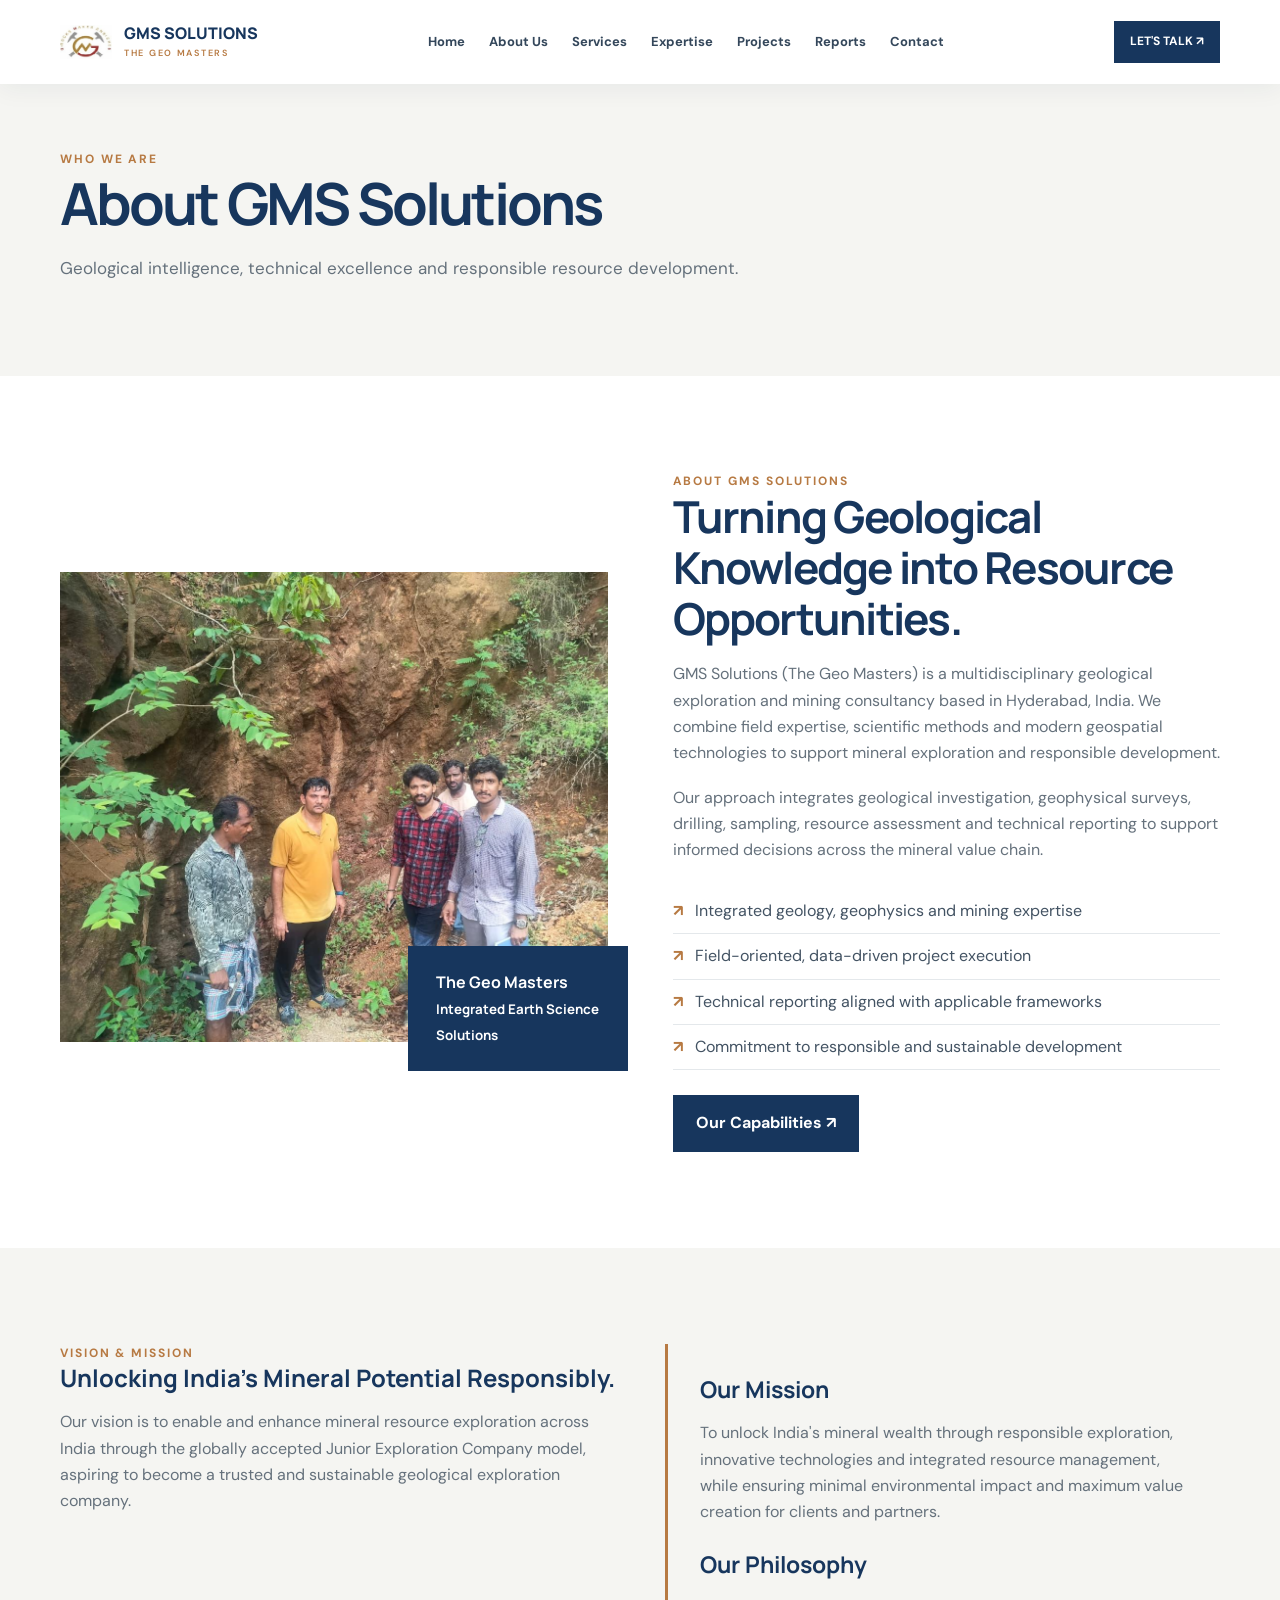
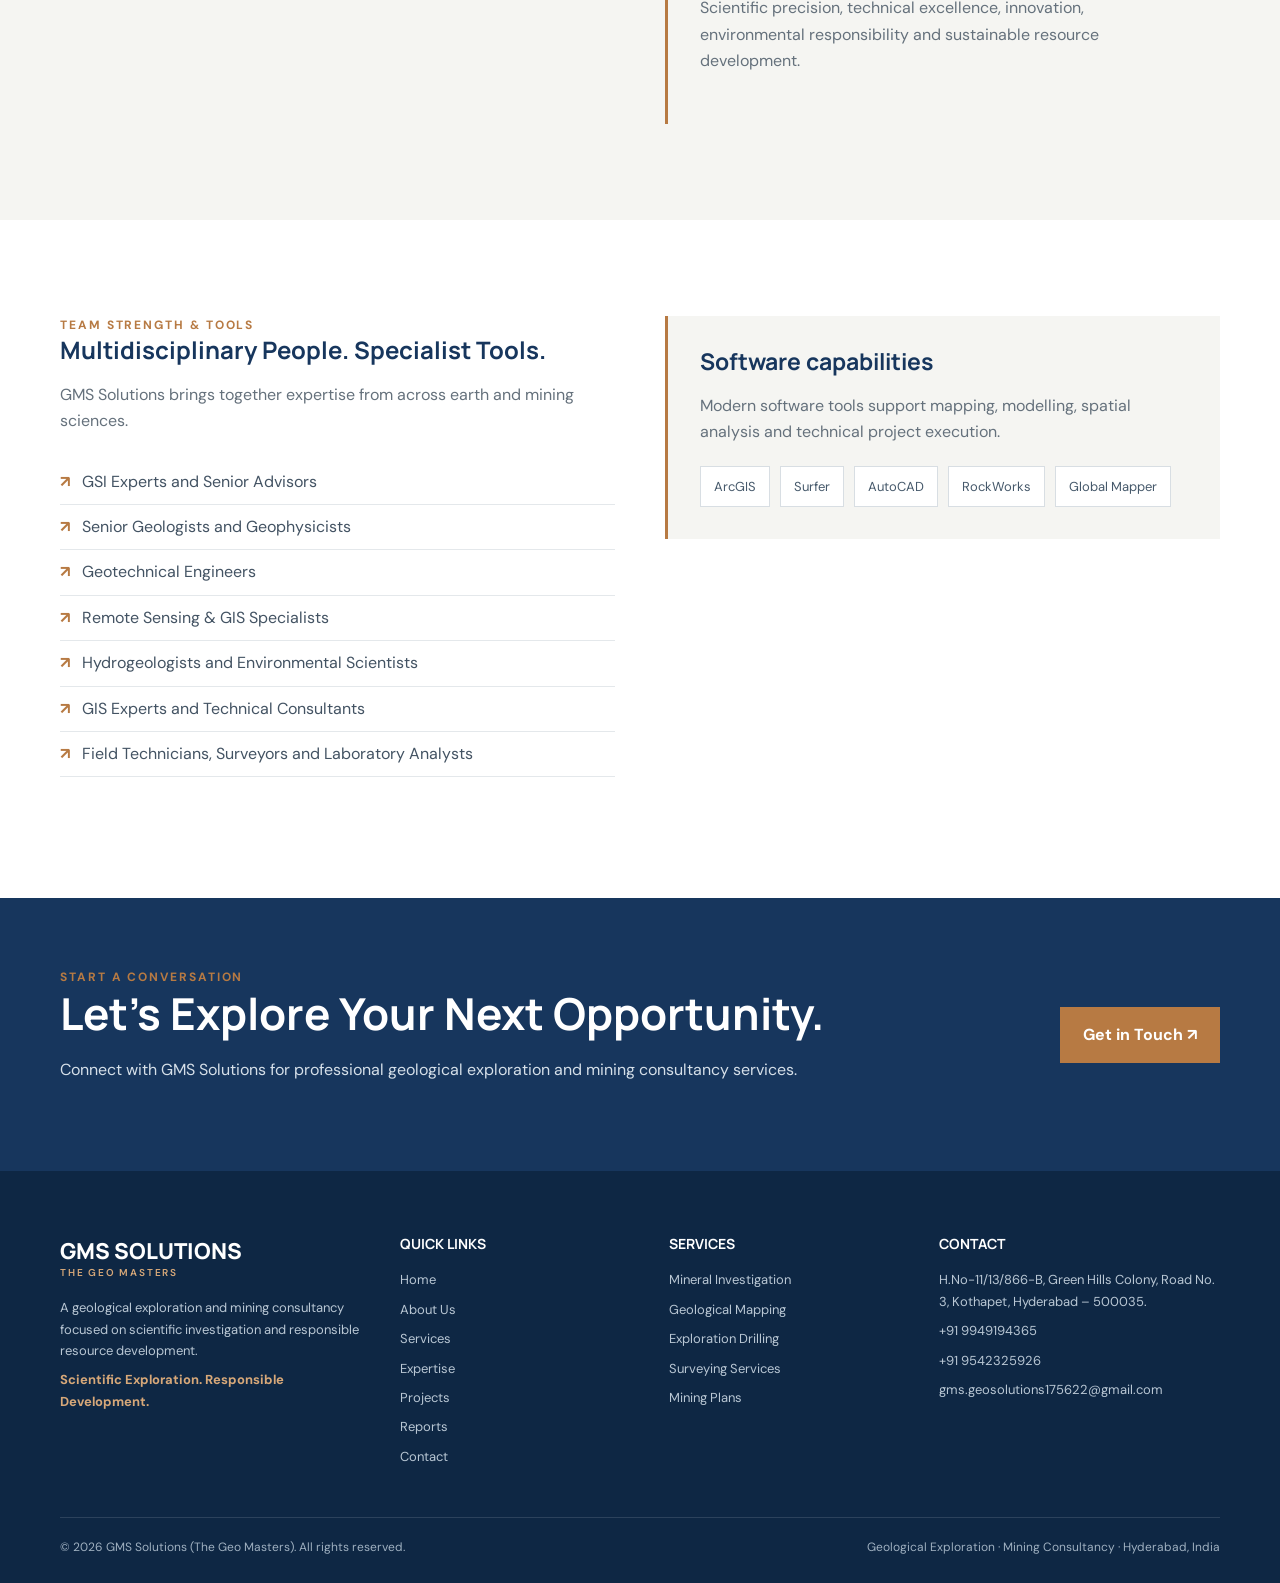
==== about.html @ 07504d22 "Add about.html page" ====
<!DOCTYPE html><html lang="en"><head>
<meta charset="UTF-8"><meta name="viewport" content="width=device-width, initial-scale=1">
<title>GMS Solutions | About Us</title>
<meta name="description" content="Learn about GMS Solutions, our vision, mission and multidisciplinary team.">
<meta name="theme-color" content="#17365d">
<meta property="og:title" content="GMS Solutions | The Geo Masters"><meta property="og:description" content="Scientific Exploration. Responsible Development."><meta property="og:type" content="website">
<link rel="preconnect" href="https://fonts.googleapis.com"><link rel="preconnect" href="https://fonts.gstatic.com" crossorigin><link href="https://fonts.googleapis.com/css2?family=DM+Sans:wght@400;500;600;700&family=Manrope:wght@400;500;600;700;800&display=swap" rel="stylesheet">
<style>
:root{--navy:#17365d;--blue:#245b87;--copper:#b77a43;--gold:#c6a15b;--ink:#202a34;--muted:#65717c;--paper:#f5f5f2;--line:#e4e8eb;--white:#fff;--shadow:0 18px 55px #102b4717}*{box-sizing:border-box}html{scroll-behavior:smooth;scroll-padding-top:88px}body{margin:0;color:var(--ink);font-family:"DM Sans",sans-serif;line-height:1.65}h1,h2,h3,h4{font-family:Manrope,sans-serif;line-height:1.15;margin:0 0 18px;color:var(--navy)}p{margin:0 0 18px;color:var(--muted)}a{color:inherit;text-decoration:none}.container{width:min(1160px,calc(100% - 44px));margin:auto}.eyebrow{color:var(--copper);font-weight:700;text-transform:uppercase;letter-spacing:.16em;font-size:12px}.section{padding:96px 0}.section-head{max-width:720px;margin-bottom:42px}.section-head h2{font-size:clamp(30px,4vw,46px);letter-spacing:-.04em}.section-head p{font-size:17px}.btn{display:inline-flex;align-items:center;justify-content:center;gap:10px;padding:14px 22px;background:var(--copper);color:#fff;font-weight:700;border:1px solid var(--copper);transition:.25s}.btn:hover{background:#996238;transform:translateY(-2px)}.btn.outline{background:transparent;border-color:#ffffff90;color:#fff}.btn.navy{background:var(--navy);border-color:var(--navy)}.btn.navy:hover{background:var(--blue)}header{height:84px;position:fixed;inset:0 0 auto;z-index:50;background:#fff;box-shadow:0 4px 24px #122d4510;transition:.25s}header.scrolled{height:70px;background:#fffffff5;backdrop-filter:blur(12px)}.nav{height:100%;display:flex;align-items:center;justify-content:space-between;gap:24px}.brand{display:flex;align-items:center;gap:12px;font-family:Manrope;font-weight:800;color:var(--navy);line-height:1.1}.brand img{width:52px;height:52px;object-fit:contain}.brand small{display:block;font:600 9px "DM Sans";letter-spacing:.19em;color:var(--copper);margin-top:4px}.links{display:flex;align-items:center;gap:24px;font-size:13px;font-weight:700;color:#34475b}.links a:hover{color:var(--copper)}.nav-cta{padding:11px 16px;background:var(--navy);color:white;font-size:12px;font-weight:700}.menu{display:none;border:0;background:none;font-size:26px;color:var(--navy)}.hero{min-height:760px;padding:170px 0 100px;display:flex;align-items:center;color:#fff;background:linear-gradient(90deg,#0b1d32e8 0%,#102d4acc 53%,#102d4a55 100%),url('images/mangampeta-mine.jpg') center/cover no-repeat;position:relative}.hero:after{content:"";position:absolute;inset:auto 0 0;height:110px;background:linear-gradient(transparent,#0b1c2d35)}.hero-content{max-width:790px;position:relative;z-index:1}.hero .eyebrow{color:#e1b17d}.hero h1{color:white;font-size:clamp(42px,6vw,72px);letter-spacing:-.055em;margin:22px 0}.hero p{color:#e5edf3;font-size:18px;max-width:660px}.hero-actions{display:flex;gap:13px;flex-wrap:wrap;margin-top:30px}.hero-note{display:flex;gap:24px;margin-top:70px;color:#d7e0e8;font-size:12px;text-transform:uppercase;letter-spacing:.12em}.hero-note span:before{content:"";display:inline-block;width:22px;height:1px;background:var(--copper);vertical-align:middle;margin-right:10px}.intro-grid{display:grid;grid-template-columns:1fr 1fr;gap:65px;align-items:center}.intro-image{position:relative}.intro-image img{width:100%;height:470px;object-fit:cover}.image-tag{position:absolute;bottom:-20px;right:-20px;background:var(--navy);color:#fff;padding:23px 28px;max-width:220px;font-family:Manrope;font-weight:700}.intro-copy h2{font-size:clamp(30px,4vw,44px);letter-spacing:-.04em}.ticks{list-style:none;padding:0;margin:25px 0}.ticks li{padding:9px 0;border-bottom:1px solid var(--line);color:#435363}.ticks li:before{content:"↗";color:var(--copper);font-weight:800;margin-right:12px}.soft{background:var(--paper)}.cards{display:grid;grid-template-columns:repeat(3,1fr);gap:18px}.card{background:#fff;border:1px solid var(--line);padding:28px;transition:.25s;min-height:210px}.card:hover{transform:translateY(-5px);box-shadow:var(--shadow);border-color:#d1b18f}.card .num{font:800 13px Manrope;color:var(--copper);letter-spacing:.12em}.card h3{font-size:19px;margin:16px 0 10px}.card p{font-size:14px;margin:0}.card a{display:inline-block;margin-top:16px;color:var(--blue);font-size:13px;font-weight:700}.why-grid{display:grid;grid-template-columns:repeat(3,1fr);gap:0;border-top:1px solid var(--line);border-left:1px solid var(--line)}.why{padding:27px;border-right:1px solid var(--line);border-bottom:1px solid var(--line)}.why b{font:700 17px Manrope;color:var(--navy);display:block;margin-bottom:7px}.why p{font-size:14px;margin:0}.process{display:grid;grid-template-columns:repeat(7,1fr);gap:12px;counter-reset:step}.step{border-top:2px solid var(--copper);padding-top:18px;position:relative}.step:before{counter-increment:step;content:"0" counter(step);font:800 24px Manrope;color:#c5a17b}.step h3{font-size:14px;margin:10px 0}.step p{font-size:12px}.project-grid{display:grid;grid-template-columns:repeat(3,1fr);gap:16px}.project{position:relative;overflow:hidden;min-height:245px;background:#ddd;cursor:pointer}.project img{width:100%;height:100%;min-height:245px;object-fit:cover;display:block;transition:.5s}.project:hover img{transform:scale(1.06)}.project:after{content:"";position:absolute;inset:35% 0 0;background:linear-gradient(transparent,#081b2be8)}.project span{position:absolute;z-index:1;bottom:18px;left:20px;color:white;font:700 15px Manrope}.band{background:var(--navy);color:white;padding:70px 0}.band h2{color:white;font-size:clamp(30px,4vw,44px)}.band p{color:#d6e0e9}.band-inner{display:flex;align-items:center;justify-content:space-between;gap:30px}.page-intro{padding:150px 0 75px;background:var(--paper)}.page-intro h1{font-size:clamp(38px,5vw,58px);letter-spacing:-.05em;max-width:850px}.page-intro p{max-width:700px;font-size:17px}.two-col{display:grid;grid-template-columns:1fr 1fr;gap:50px;align-items:start}.panel{padding:32px;background:var(--paper);border-left:3px solid var(--copper)}.panel h3{font-size:23px}.pill-row{display:flex;flex-wrap:wrap;gap:10px;margin-top:20px}.pill{border:1px solid #d8dee3;padding:9px 13px;font-size:13px;color:#46596b;background:white}.service-list{display:grid;grid-template-columns:1fr 1fr;gap:18px}.service-item{padding:26px;border:1px solid var(--line);background:white}.service-item h3{font-size:19px}.service-item ul{padding-left:18px;color:var(--muted);font-size:14px;margin-bottom:0}.report-grid{display:grid;grid-template-columns:repeat(2,1fr);gap:16px}.report{display:flex;gap:17px;padding:22px;border:1px solid var(--line);align-items:flex-start}.report-icon{width:42px;height:48px;background:#edf1f4;color:var(--copper);display:grid;place-items:center;font-size:20px;flex:none}.report h3{font-size:17px;margin-bottom:5px}.report p{font-size:13px;margin:0}.contact-grid{display:grid;grid-template-columns:.9fr 1.1fr;gap:55px}.contact-line{padding:17px 0;border-bottom:1px solid var(--line)}.contact-line b{display:block;color:var(--navy);font-size:13px}.contact-line a,.contact-line span{color:var(--muted);font-size:15px}.form{display:grid;grid-template-columns:1fr 1fr;gap:15px}.form label{font-size:12px;font-weight:700;color:#44566a}.form input,.form select,.form textarea{width:100%;padding:13px;border:1px solid #dce2e7;background:white;font:14px "DM Sans";margin-top:6px}.form .full{grid-column:1/-1}.form textarea{min-height:120px;resize:vertical}.map{width:100%;height:320px;border:0;margin-top:30px;filter:grayscale(25%)}footer{background:#0e2744;color:#dbe3ea;padding:65px 0 25px}.footer-grid{display:grid;grid-template-columns:1.3fr 1fr 1fr 1.2fr;gap:35px}.footer-brand{color:white;font:800 22px Manrope}.footer-brand small{display:block;color:#d7a879;font:600 10px "DM Sans";letter-spacing:.18em}.footer-grid h4{color:white;font-size:14px;margin-bottom:17px}.footer-grid a,.footer-grid p{display:block;color:#b9c7d4;font-size:13px;margin:8px 0}.footer-bottom{border-top:1px solid #ffffff20;margin-top:42px;padding-top:20px;display:flex;justify-content:space-between;color:#9fb0c0;font-size:12px}.lightbox{display:none;position:fixed;inset:0;background:#071525ed;z-index:100;align-items:center;justify-content:center;padding:30px}.lightbox.open{display:flex}.lightbox img{max-width:min(100%,1000px);max-height:85vh;object-fit:contain}.lightbox button{position:absolute;top:25px;right:30px;background:none;border:0;color:white;font-size:36px;cursor:pointer}.reveal{opacity:0;transform:translateY(18px);transition:.65s}.reveal.visible{opacity:1;transform:none}@media(max-width:900px){.links{gap:13px}.links a{font-size:12px}.nav-cta{display:none}.process{grid-template-columns:repeat(4,1fr)}.footer-grid{grid-template-columns:1fr 1fr}}@media(max-width:700px){header{height:72px}.brand img{width:44px;height:44px}.menu{display:block}.links{display:none;position:absolute;top:72px;left:0;right:0;background:white;padding:20px 24px 26px;box-shadow:var(--shadow);flex-direction:column;align-items:flex-start}.links.open{display:flex}.links a{font-size:14px}.hero{min-height:720px;padding:135px 0 70px}.hero h1{font-size:43px}.hero-note{gap:12px;flex-direction:column;margin-top:45px}.section{padding:72px 0}.intro-grid,.two-col,.contact-grid{grid-template-columns:1fr;gap:35px}.intro-image img{height:330px}.image-tag{right:0}.cards,.why-grid,.project-grid{grid-template-columns:1fr 1fr}.process{grid-template-columns:repeat(2,1fr)}.service-list,.report-grid{grid-template-columns:1fr}.band-inner{align-items:flex-start;flex-direction:column}.footer-grid{grid-template-columns:1fr 1fr}.footer-bottom{gap:10px;flex-direction:column}.page-intro{padding:125px 0 55px}}@media(max-width:430px){.cards,.why-grid,.project-grid,.footer-grid{grid-template-columns:1fr}.form{grid-template-columns:1fr}.form .full{grid-column:auto}}
</style>
</head><body><header id="header"><div class="container nav"><a class="brand" href="index.html"><img src="images/gms-mark.jpg" alt="GMS mark"><span>GMS SOLUTIONS<small>THE GEO MASTERS</small></span></a><nav class="links" id="links"><a href="index.html">Home</a><a href="about.html">About Us</a><a href="services.html">Services</a><a href="expertise.html">Expertise</a><a href="projects.html">Projects</a><a href="reports.html">Reports</a><a href="contact.html">Contact</a></nav><a class="nav-cta" href="contact.html">LET'S TALK ↗</a><button class="menu" id="menu" aria-label="Toggle navigation" aria-expanded="false">☰</button></div></header><main><section class="page-intro"><div class="container"><div class="eyebrow">Who We Are</div><h1>About GMS Solutions</h1><p>Geological intelligence, technical excellence and responsible resource development.</p></div></section><section class="section" id="about"><div class="container intro-grid"><div class="intro-image reveal"><img src="images/team-field.jpg" alt="GMS team undertaking geological field work"><div class="image-tag">The Geo Masters<br><small>Integrated Earth Science Solutions</small></div></div><div class="intro-copy reveal"><div class="eyebrow">About GMS Solutions</div><h2>Turning Geological Knowledge into Resource Opportunities.</h2><p>GMS Solutions (The Geo Masters) is a multidisciplinary geological exploration and mining consultancy based in Hyderabad, India. We combine field expertise, scientific methods and modern geospatial technologies to support mineral exploration and responsible development.</p><p>Our approach integrates geological investigation, geophysical surveys, drilling, sampling, resource assessment and technical reporting to support informed decisions across the mineral value chain.</p><ul class="ticks"><li>Integrated geology, geophysics and mining expertise</li><li>Field-oriented, data-driven project execution</li><li>Technical reporting aligned with applicable frameworks</li><li>Commitment to responsible and sustainable development</li></ul><a class="btn navy" href="#expertise">Our Capabilities ↗</a></div></div></section><section class="section soft"><div class="container two-col"><div class="reveal"><div class="eyebrow">Vision & mission</div><h2>Unlocking India's Mineral Potential Responsibly.</h2><p>Our vision is to enable and enhance mineral resource exploration across India through the globally accepted Junior Exploration Company model, aspiring to become a trusted and sustainable geological exploration company.</p></div><div class="reveal"><div class="panel"><h3>Our Mission</h3><p>To unlock India's mineral wealth through responsible exploration, innovative technologies and integrated resource management, while ensuring minimal environmental impact and maximum value creation for clients and partners.</p><h3 style="margin-top:25px">Our Philosophy</h3><p>Scientific precision, technical excellence, innovation, environmental responsibility and sustainable resource development.</p></div></div></div></section><section class="section" id="team"><div class="container two-col"><div><div class="eyebrow">Team strength & tools</div><h2>Multidisciplinary People. Specialist Tools.</h2><p>GMS Solutions brings together expertise from across earth and mining sciences.</p><ul class="ticks"><li>GSI Experts and Senior Advisors</li><li>Senior Geologists and Geophysicists</li><li>Geotechnical Engineers</li><li>Remote Sensing & GIS Specialists</li><li>Hydrogeologists and Environmental Scientists</li><li>GIS Experts and Technical Consultants</li><li>Field Technicians, Surveyors and Laboratory Analysts</li></ul></div><div class="panel"><h3>Software capabilities</h3><p>Modern software tools support mapping, modelling, spatial analysis and technical project execution.</p><div class="pill-row"><span class="pill">ArcGIS</span><span class="pill">Surfer</span><span class="pill">AutoCAD</span><span class="pill">RockWorks</span><span class="pill">Global Mapper</span></div></div></div></section><section class="band"><div class="container band-inner"><div><div class="eyebrow">Start a conversation</div><h2>Let's Explore Your Next Opportunity.</h2><p>Connect with GMS Solutions for professional geological exploration and mining consultancy services.</p></div><a class="btn" href="contact.html">Get in Touch ↗</a></div></section></main><footer><div class="container"><div class="footer-grid"><div><div class="footer-brand">GMS SOLUTIONS<small>THE GEO MASTERS</small></div><p style="margin-top:18px">A geological exploration and mining consultancy focused on scientific investigation and responsible resource development.</p><p style="color:#d7a879;font-weight:700">Scientific Exploration. Responsible Development.</p></div><div><h4>QUICK LINKS</h4><a href="index.html">Home</a><a href="about.html">About Us</a><a href="services.html">Services</a><a href="expertise.html">Expertise</a><a href="projects.html">Projects</a><a href="reports.html">Reports</a><a href="contact.html">Contact</a></div><div><h4>SERVICES</h4><a href="services.html">Mineral Investigation</a><a href="services.html">Geological Mapping</a><a href="services.html">Exploration Drilling</a><a href="services.html">Surveying Services</a><a href="services.html">Mining Plans</a></div><div><h4>CONTACT</h4><p>H.No-11/13/866-B, Green Hills Colony, Road No. 3, Kothapet, Hyderabad – 500035.</p><a href="tel:+919949194365">+91 9949194365</a><a href="tel:+919542325926">+91 9542325926</a><a href="mailto:gms.geosolutions175622@gmail.com">gms.geosolutions175622@gmail.com</a></div></div><div class="footer-bottom"><span>© <span id="year"></span> GMS Solutions (The Geo Masters). All rights reserved.</span><span>Geological Exploration · Mining Consultancy · Hyderabad, India</span></div></div></footer><script>
const header=document.getElementById('header'),menu=document.getElementById('menu'),links=document.getElementById('links');
window.addEventListener('scroll',()=>header?.classList.toggle('scrolled',window.scrollY>20));
menu?.addEventListener('click',()=>{links?.classList.toggle('open');menu.setAttribute('aria-expanded',links.classList.contains('open'));});
links?.querySelectorAll('a').forEach(a=>a.addEventListener('click',()=>links.classList.remove('open')));
if('IntersectionObserver' in window){const observer=new IntersectionObserver(entries=>entries.forEach(e=>{if(e.isIntersecting){e.target.classList.add('visible');observer.unobserve(e.target)}}),{threshold:.12});document.querySelectorAll('.reveal').forEach(el=>observer.observe(el));}
const lightbox=document.getElementById('lightbox'),lbImg=document.getElementById('lightboxImg');
document.querySelectorAll('.project img').forEach(img=>img.addEventListener('click',()=>{if(lightbox&&lbImg){lbImg.src=img.src;lbImg.alt=img.alt;lightbox.classList.add('open')}}));
document.getElementById('closeLightbox')?.addEventListener('click',()=>lightbox?.classList.remove('open'));
lightbox?.addEventListener('click',e=>{if(e.target===lightbox)lightbox.classList.remove('open')});
document.addEventListener('keydown',e=>{if(e.key==='Escape')lightbox?.classList.remove('open')});
const year=document.getElementById('year');if(year)year.textContent=new Date().getFullYear();
const form=document.getElementById('contactForm');form?.addEventListener('submit',e=>{e.preventDefault();const f=new FormData(form);const body=[`Name: ${f.get('name')}`,`Company: ${f.get('company')}`,`Email: ${f.get('email')}`,`Phone: ${f.get('phone')}`,`Service: ${f.get('service')}`,`Project details:`,f.get('details')].join('\\n');location.href=`mailto:gms.geosolutions175622@gmail.com?subject=${encodeURIComponent('Website enquiry - GMS Solutions')}&body=${encodeURIComponent(body)}`;});
</script></body></html>
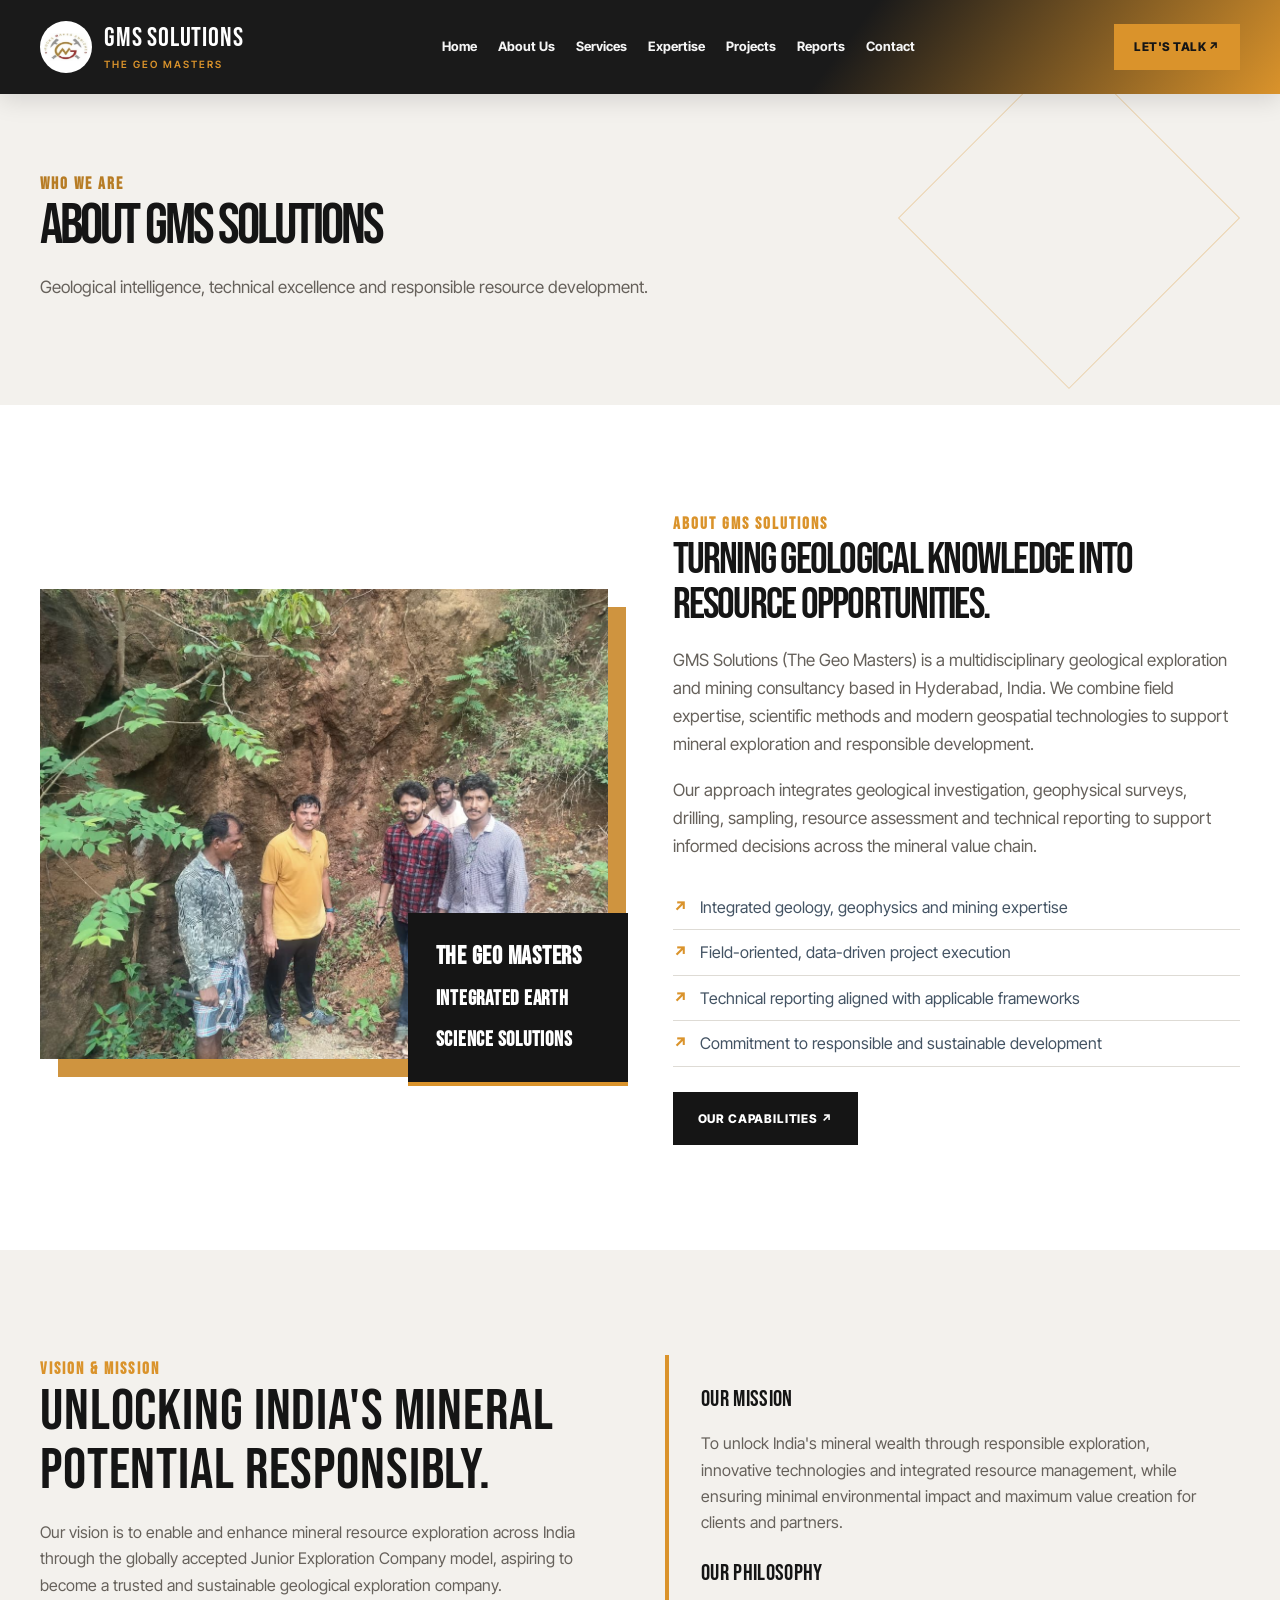
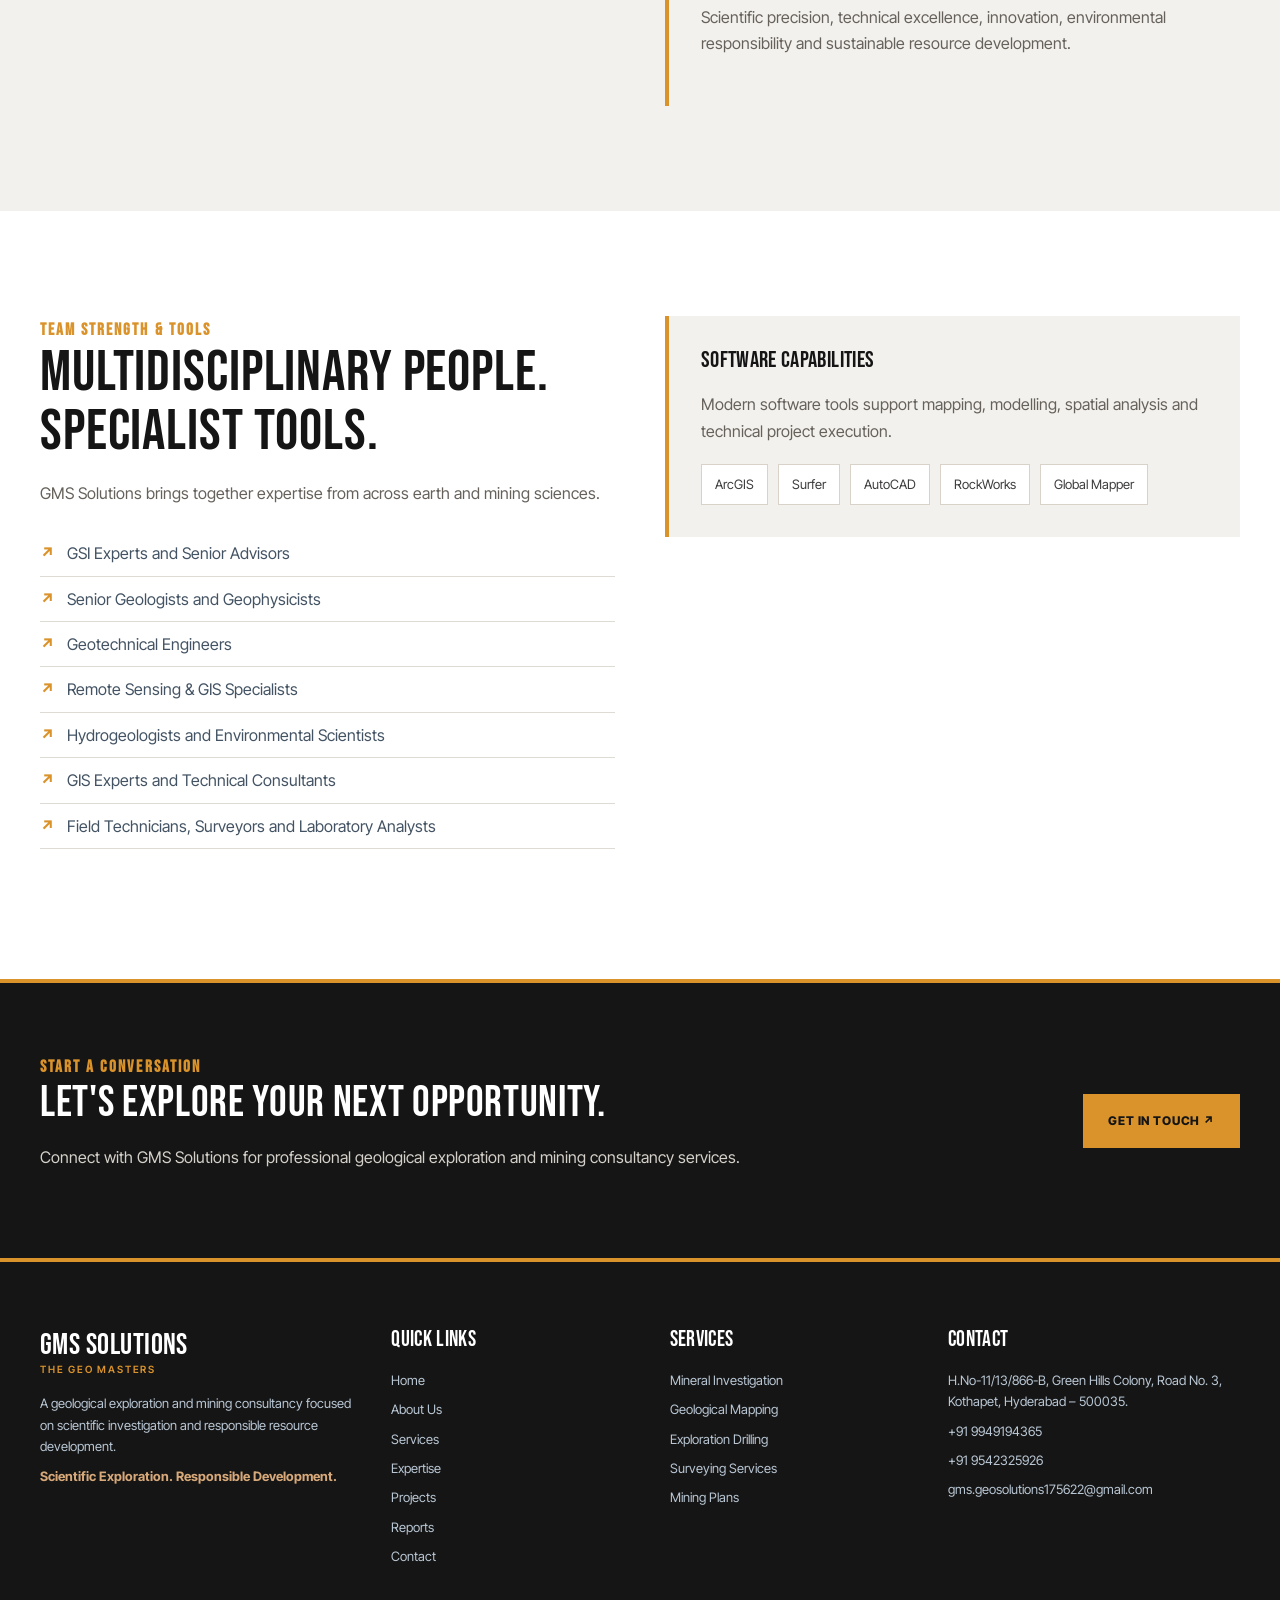
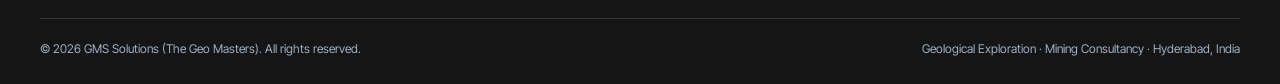
==== commit 0f452caf: "Apply Minetra theme styling to GMS about.html" ====
--- a/about.html
+++ b/about.html
@@ -2,12 +2,13 @@
 <meta charset="UTF-8"><meta name="viewport" content="width=device-width, initial-scale=1">
 <title>GMS Solutions | About Us</title>
 <meta name="description" content="Learn about GMS Solutions, our vision, mission and multidisciplinary team.">
-<meta name="theme-color" content="#17365d">
+<meta name="theme-color" content="#151515">
 <meta property="og:title" content="GMS Solutions | The Geo Masters"><meta property="og:description" content="Scientific Exploration. Responsible Development."><meta property="og:type" content="website">
-<link rel="preconnect" href="https://fonts.googleapis.com"><link rel="preconnect" href="https://fonts.gstatic.com" crossorigin><link href="https://fonts.googleapis.com/css2?family=DM+Sans:wght@400;500;600;700&family=Manrope:wght@400;500;600;700;800&display=swap" rel="stylesheet">
+<link rel="preconnect" href="https://fonts.googleapis.com"><link rel="preconnect" href="https://fonts.gstatic.com" crossorigin><link href="https://fonts.googleapis.com/css2?family=Bebas+Neue&family=Inter+Tight:wght@400;500;600;700;800&display=swap" rel="stylesheet">
 <style>
 :root{--navy:#17365d;--blue:#245b87;--copper:#b77a43;--gold:#c6a15b;--ink:#202a34;--muted:#65717c;--paper:#f5f5f2;--line:#e4e8eb;--white:#fff;--shadow:0 18px 55px #102b4717}*{box-sizing:border-box}html{scroll-behavior:smooth;scroll-padding-top:88px}body{margin:0;color:var(--ink);font-family:"DM Sans",sans-serif;line-height:1.65}h1,h2,h3,h4{font-family:Manrope,sans-serif;line-height:1.15;margin:0 0 18px;color:var(--navy)}p{margin:0 0 18px;color:var(--muted)}a{color:inherit;text-decoration:none}.container{width:min(1160px,calc(100% - 44px));margin:auto}.eyebrow{color:var(--copper);font-weight:700;text-transform:uppercase;letter-spacing:.16em;font-size:12px}.section{padding:96px 0}.section-head{max-width:720px;margin-bottom:42px}.section-head h2{font-size:clamp(30px,4vw,46px);letter-spacing:-.04em}.section-head p{font-size:17px}.btn{display:inline-flex;align-items:center;justify-content:center;gap:10px;padding:14px 22px;background:var(--copper);color:#fff;font-weight:700;border:1px solid var(--copper);transition:.25s}.btn:hover{background:#996238;transform:translateY(-2px)}.btn.outline{background:transparent;border-color:#ffffff90;color:#fff}.btn.navy{background:var(--navy);border-color:var(--navy)}.btn.navy:hover{background:var(--blue)}header{height:84px;position:fixed;inset:0 0 auto;z-index:50;background:#fff;box-shadow:0 4px 24px #122d4510;transition:.25s}header.scrolled{height:70px;background:#fffffff5;backdrop-filter:blur(12px)}.nav{height:100%;display:flex;align-items:center;justify-content:space-between;gap:24px}.brand{display:flex;align-items:center;gap:12px;font-family:Manrope;font-weight:800;color:var(--navy);line-height:1.1}.brand img{width:52px;height:52px;object-fit:contain}.brand small{display:block;font:600 9px "DM Sans";letter-spacing:.19em;color:var(--copper);margin-top:4px}.links{display:flex;align-items:center;gap:24px;font-size:13px;font-weight:700;color:#34475b}.links a:hover{color:var(--copper)}.nav-cta{padding:11px 16px;background:var(--navy);color:white;font-size:12px;font-weight:700}.menu{display:none;border:0;background:none;font-size:26px;color:var(--navy)}.hero{min-height:760px;padding:170px 0 100px;display:flex;align-items:center;color:#fff;background:linear-gradient(90deg,#0b1d32e8 0%,#102d4acc 53%,#102d4a55 100%),url('images/mangampeta-mine.jpg') center/cover no-repeat;position:relative}.hero:after{content:"";position:absolute;inset:auto 0 0;height:110px;background:linear-gradient(transparent,#0b1c2d35)}.hero-content{max-width:790px;position:relative;z-index:1}.hero .eyebrow{color:#e1b17d}.hero h1{color:white;font-size:clamp(42px,6vw,72px);letter-spacing:-.055em;margin:22px 0}.hero p{color:#e5edf3;font-size:18px;max-width:660px}.hero-actions{display:flex;gap:13px;flex-wrap:wrap;margin-top:30px}.hero-note{display:flex;gap:24px;margin-top:70px;color:#d7e0e8;font-size:12px;text-transform:uppercase;letter-spacing:.12em}.hero-note span:before{content:"";display:inline-block;width:22px;height:1px;background:var(--copper);vertical-align:middle;margin-right:10px}.intro-grid{display:grid;grid-template-columns:1fr 1fr;gap:65px;align-items:center}.intro-image{position:relative}.intro-image img{width:100%;height:470px;object-fit:cover}.image-tag{position:absolute;bottom:-20px;right:-20px;background:var(--navy);color:#fff;padding:23px 28px;max-width:220px;font-family:Manrope;font-weight:700}.intro-copy h2{font-size:clamp(30px,4vw,44px);letter-spacing:-.04em}.ticks{list-style:none;padding:0;margin:25px 0}.ticks li{padding:9px 0;border-bottom:1px solid var(--line);color:#435363}.ticks li:before{content:"↗";color:var(--copper);font-weight:800;margin-right:12px}.soft{background:var(--paper)}.cards{display:grid;grid-template-columns:repeat(3,1fr);gap:18px}.card{background:#fff;border:1px solid var(--line);padding:28px;transition:.25s;min-height:210px}.card:hover{transform:translateY(-5px);box-shadow:var(--shadow);border-color:#d1b18f}.card .num{font:800 13px Manrope;color:var(--copper);letter-spacing:.12em}.card h3{font-size:19px;margin:16px 0 10px}.card p{font-size:14px;margin:0}.card a{display:inline-block;margin-top:16px;color:var(--blue);font-size:13px;font-weight:700}.why-grid{display:grid;grid-template-columns:repeat(3,1fr);gap:0;border-top:1px solid var(--line);border-left:1px solid var(--line)}.why{padding:27px;border-right:1px solid var(--line);border-bottom:1px solid var(--line)}.why b{font:700 17px Manrope;color:var(--navy);display:block;margin-bottom:7px}.why p{font-size:14px;margin:0}.process{display:grid;grid-template-columns:repeat(7,1fr);gap:12px;counter-reset:step}.step{border-top:2px solid var(--copper);padding-top:18px;position:relative}.step:before{counter-increment:step;content:"0" counter(step);font:800 24px Manrope;color:#c5a17b}.step h3{font-size:14px;margin:10px 0}.step p{font-size:12px}.project-grid{display:grid;grid-template-columns:repeat(3,1fr);gap:16px}.project{position:relative;overflow:hidden;min-height:245px;background:#ddd;cursor:pointer}.project img{width:100%;height:100%;min-height:245px;object-fit:cover;display:block;transition:.5s}.project:hover img{transform:scale(1.06)}.project:after{content:"";position:absolute;inset:35% 0 0;background:linear-gradient(transparent,#081b2be8)}.project span{position:absolute;z-index:1;bottom:18px;left:20px;color:white;font:700 15px Manrope}.band{background:var(--navy);color:white;padding:70px 0}.band h2{color:white;font-size:clamp(30px,4vw,44px)}.band p{color:#d6e0e9}.band-inner{display:flex;align-items:center;justify-content:space-between;gap:30px}.page-intro{padding:150px 0 75px;background:var(--paper)}.page-intro h1{font-size:clamp(38px,5vw,58px);letter-spacing:-.05em;max-width:850px}.page-intro p{max-width:700px;font-size:17px}.two-col{display:grid;grid-template-columns:1fr 1fr;gap:50px;align-items:start}.panel{padding:32px;background:var(--paper);border-left:3px solid var(--copper)}.panel h3{font-size:23px}.pill-row{display:flex;flex-wrap:wrap;gap:10px;margin-top:20px}.pill{border:1px solid #d8dee3;padding:9px 13px;font-size:13px;color:#46596b;background:white}.service-list{display:grid;grid-template-columns:1fr 1fr;gap:18px}.service-item{padding:26px;border:1px solid var(--line);background:white}.service-item h3{font-size:19px}.service-item ul{padding-left:18px;color:var(--muted);font-size:14px;margin-bottom:0}.report-grid{display:grid;grid-template-columns:repeat(2,1fr);gap:16px}.report{display:flex;gap:17px;padding:22px;border:1px solid var(--line);align-items:flex-start}.report-icon{width:42px;height:48px;background:#edf1f4;color:var(--copper);display:grid;place-items:center;font-size:20px;flex:none}.report h3{font-size:17px;margin-bottom:5px}.report p{font-size:13px;margin:0}.contact-grid{display:grid;grid-template-columns:.9fr 1.1fr;gap:55px}.contact-line{padding:17px 0;border-bottom:1px solid var(--line)}.contact-line b{display:block;color:var(--navy);font-size:13px}.contact-line a,.contact-line span{color:var(--muted);font-size:15px}.form{display:grid;grid-template-columns:1fr 1fr;gap:15px}.form label{font-size:12px;font-weight:700;color:#44566a}.form input,.form select,.form textarea{width:100%;padding:13px;border:1px solid #dce2e7;background:white;font:14px "DM Sans";margin-top:6px}.form .full{grid-column:1/-1}.form textarea{min-height:120px;resize:vertical}.map{width:100%;height:320px;border:0;margin-top:30px;filter:grayscale(25%)}footer{background:#0e2744;color:#dbe3ea;padding:65px 0 25px}.footer-grid{display:grid;grid-template-columns:1.3fr 1fr 1fr 1.2fr;gap:35px}.footer-brand{color:white;font:800 22px Manrope}.footer-brand small{display:block;color:#d7a879;font:600 10px "DM Sans";letter-spacing:.18em}.footer-grid h4{color:white;font-size:14px;margin-bottom:17px}.footer-grid a,.footer-grid p{display:block;color:#b9c7d4;font-size:13px;margin:8px 0}.footer-bottom{border-top:1px solid #ffffff20;margin-top:42px;padding-top:20px;display:flex;justify-content:space-between;color:#9fb0c0;font-size:12px}.lightbox{display:none;position:fixed;inset:0;background:#071525ed;z-index:100;align-items:center;justify-content:center;padding:30px}.lightbox.open{display:flex}.lightbox img{max-width:min(100%,1000px);max-height:85vh;object-fit:contain}.lightbox button{position:absolute;top:25px;right:30px;background:none;border:0;color:white;font-size:36px;cursor:pointer}.reveal{opacity:0;transform:translateY(18px);transition:.65s}.reveal.visible{opacity:1;transform:none}@media(max-width:900px){.links{gap:13px}.links a{font-size:12px}.nav-cta{display:none}.process{grid-template-columns:repeat(4,1fr)}.footer-grid{grid-template-columns:1fr 1fr}}@media(max-width:700px){header{height:72px}.brand img{width:44px;height:44px}.menu{display:block}.links{display:none;position:absolute;top:72px;left:0;right:0;background:white;padding:20px 24px 26px;box-shadow:var(--shadow);flex-direction:column;align-items:flex-start}.links.open{display:flex}.links a{font-size:14px}.hero{min-height:720px;padding:135px 0 70px}.hero h1{font-size:43px}.hero-note{gap:12px;flex-direction:column;margin-top:45px}.section{padding:72px 0}.intro-grid,.two-col,.contact-grid{grid-template-columns:1fr;gap:35px}.intro-image img{height:330px}.image-tag{right:0}.cards,.why-grid,.project-grid{grid-template-columns:1fr 1fr}.process{grid-template-columns:repeat(2,1fr)}.service-list,.report-grid{grid-template-columns:1fr}.band-inner{align-items:flex-start;flex-direction:column}.footer-grid{grid-template-columns:1fr 1fr}.footer-bottom{gap:10px;flex-direction:column}.page-intro{padding:125px 0 55px}}@media(max-width:430px){.cards,.why-grid,.project-grid,.footer-grid{grid-template-columns:1fr}.form{grid-template-columns:1fr}.form .full{grid-column:auto}}
 </style>
+  <link rel="stylesheet" href="minetra-theme.css">
 </head><body><header id="header"><div class="container nav"><a class="brand" href="index.html"><img src="images/gms-mark.jpg" alt="GMS mark"><span>GMS SOLUTIONS<small>THE GEO MASTERS</small></span></a><nav class="links" id="links"><a href="index.html">Home</a><a href="about.html">About Us</a><a href="services.html">Services</a><a href="expertise.html">Expertise</a><a href="projects.html">Projects</a><a href="reports.html">Reports</a><a href="contact.html">Contact</a></nav><a class="nav-cta" href="contact.html">LET'S TALK ↗</a><button class="menu" id="menu" aria-label="Toggle navigation" aria-expanded="false">☰</button></div></header><main><section class="page-intro"><div class="container"><div class="eyebrow">Who We Are</div><h1>About GMS Solutions</h1><p>Geological intelligence, technical excellence and responsible resource development.</p></div></section><section class="section" id="about"><div class="container intro-grid"><div class="intro-image reveal"><img src="images/team-field.jpg" alt="GMS team undertaking geological field work"><div class="image-tag">The Geo Masters<br><small>Integrated Earth Science Solutions</small></div></div><div class="intro-copy reveal"><div class="eyebrow">About GMS Solutions</div><h2>Turning Geological Knowledge into Resource Opportunities.</h2><p>GMS Solutions (The Geo Masters) is a multidisciplinary geological exploration and mining consultancy based in Hyderabad, India. We combine field expertise, scientific methods and modern geospatial technologies to support mineral exploration and responsible development.</p><p>Our approach integrates geological investigation, geophysical surveys, drilling, sampling, resource assessment and technical reporting to support informed decisions across the mineral value chain.</p><ul class="ticks"><li>Integrated geology, geophysics and mining expertise</li><li>Field-oriented, data-driven project execution</li><li>Technical reporting aligned with applicable frameworks</li><li>Commitment to responsible and sustainable development</li></ul><a class="btn navy" href="#expertise">Our Capabilities ↗</a></div></div></section><section class="section soft"><div class="container two-col"><div class="reveal"><div class="eyebrow">Vision & mission</div><h2>Unlocking India's Mineral Potential Responsibly.</h2><p>Our vision is to enable and enhance mineral resource exploration across India through the globally accepted Junior Exploration Company model, aspiring to become a trusted and sustainable geological exploration company.</p></div><div class="reveal"><div class="panel"><h3>Our Mission</h3><p>To unlock India's mineral wealth through responsible exploration, innovative technologies and integrated resource management, while ensuring minimal environmental impact and maximum value creation for clients and partners.</p><h3 style="margin-top:25px">Our Philosophy</h3><p>Scientific precision, technical excellence, innovation, environmental responsibility and sustainable resource development.</p></div></div></div></section><section class="section" id="team"><div class="container two-col"><div><div class="eyebrow">Team strength & tools</div><h2>Multidisciplinary People. Specialist Tools.</h2><p>GMS Solutions brings together expertise from across earth and mining sciences.</p><ul class="ticks"><li>GSI Experts and Senior Advisors</li><li>Senior Geologists and Geophysicists</li><li>Geotechnical Engineers</li><li>Remote Sensing & GIS Specialists</li><li>Hydrogeologists and Environmental Scientists</li><li>GIS Experts and Technical Consultants</li><li>Field Technicians, Surveyors and Laboratory Analysts</li></ul></div><div class="panel"><h3>Software capabilities</h3><p>Modern software tools support mapping, modelling, spatial analysis and technical project execution.</p><div class="pill-row"><span class="pill">ArcGIS</span><span class="pill">Surfer</span><span class="pill">AutoCAD</span><span class="pill">RockWorks</span><span class="pill">Global Mapper</span></div></div></div></section><section class="band"><div class="container band-inner"><div><div class="eyebrow">Start a conversation</div><h2>Let's Explore Your Next Opportunity.</h2><p>Connect with GMS Solutions for professional geological exploration and mining consultancy services.</p></div><a class="btn" href="contact.html">Get in Touch ↗</a></div></section></main><footer><div class="container"><div class="footer-grid"><div><div class="footer-brand">GMS SOLUTIONS<small>THE GEO MASTERS</small></div><p style="margin-top:18px">A geological exploration and mining consultancy focused on scientific investigation and responsible resource development.</p><p style="color:#d7a879;font-weight:700">Scientific Exploration. Responsible Development.</p></div><div><h4>QUICK LINKS</h4><a href="index.html">Home</a><a href="about.html">About Us</a><a href="services.html">Services</a><a href="expertise.html">Expertise</a><a href="projects.html">Projects</a><a href="reports.html">Reports</a><a href="contact.html">Contact</a></div><div><h4>SERVICES</h4><a href="services.html">Mineral Investigation</a><a href="services.html">Geological Mapping</a><a href="services.html">Exploration Drilling</a><a href="services.html">Surveying Services</a><a href="services.html">Mining Plans</a></div><div><h4>CONTACT</h4><p>H.No-11/13/866-B, Green Hills Colony, Road No. 3, Kothapet, Hyderabad – 500035.</p><a href="tel:+919949194365">+91 9949194365</a><a href="tel:+919542325926">+91 9542325926</a><a href="mailto:gms.geosolutions175622@gmail.com">gms.geosolutions175622@gmail.com</a></div></div><div class="footer-bottom"><span>© <span id="year"></span> GMS Solutions (The Geo Masters). All rights reserved.</span><span>Geological Exploration · Mining Consultancy · Hyderabad, India</span></div></div></footer><script>
 const header=document.getElementById('header'),menu=document.getElementById('menu'),links=document.getElementById('links');
 window.addEventListener('scroll',()=>header?.classList.toggle('scrolled',window.scrollY>20));
--- a/minetra-theme.css
+++ b/minetra-theme.css
@@ -0,0 +1,98 @@
+/* Minetra-inspired GMS Solutions theme */
+@import url('https://fonts.googleapis.com/css2?family=Bebas+Neue&family=Inter+Tight:wght@400;500;600;700;800&display=swap');
+:root{
+ --navy:#151515;--blue:#282828;--copper:#DA932B;--gold:#B77C24;
+ --ink:#151515;--muted:#66615b;--paper:#f3f1ed;--line:#dedbd5;
+ --white:#fff;--shadow:0 18px 50px rgba(21,21,21,.12);
+ --accent:#DA932B;
+}
+html{scroll-padding-top:96px}
+body{font-family:'Inter Tight',sans-serif;color:#3E3C3D;background:#fff;font-size:16px;line-height:1.65}
+h1,h2,h3,h4,h5,h6,.brand,.footer-brand{font-family:'Bebas Neue',sans-serif;font-weight:500;letter-spacing:.015em;color:#151515}
+h1{font-size:clamp(48px,6.4vw,82px);line-height:.98;letter-spacing:.005em}
+h2{font-size:clamp(38px,4.5vw,58px);line-height:1.02}
+h3{font-size:30px;line-height:1.08}
+p{color:#66615b}
+.container{width:min(1200px,calc(100% - 48px))}
+.eyebrow{font-family:'Bebas Neue',sans-serif;color:#DA932B;font-size:17px;letter-spacing:.12em;font-weight:600}
+header{height:94px;background:linear-gradient(127deg,#1a1a1a 65%,#DA932B 100%);box-shadow:0 5px 24px #0002}
+header.scrolled{height:78px;background:linear-gradient(127deg,#151515 65%,#DA932B 100%)}
+.brand{font-size:27px;color:#fff;letter-spacing:.03em;display:flex}
+.brand small{font:600 10px 'Inter Tight',sans-serif;letter-spacing:.2em;color:#DA932B}
+.brand img{background:#fff;border-radius:50%;padding:4px}
+.links{gap:21px;color:#f5f5f5;font-family:'Inter Tight',sans-serif;font-size:13px}
+.links a{transition:color .2s}
+.links a:hover,.links a[aria-current="page"]{color:#DA932B}
+.nav-cta{background:#DA932B;color:#151515;padding:13px 20px;font-family:'Inter Tight',sans-serif;font-weight:800;letter-spacing:.04em}
+.menu{color:#fff}
+.btn{background:#DA932B;border-color:#DA932B;color:#151515;font-family:'Inter Tight',sans-serif;font-size:12px;font-weight:800;letter-spacing:.07em;text-transform:uppercase;padding:16px 24px}
+.btn:hover{background:#B77C24;border-color:#B77C24;color:#fff}
+.btn.outline{background:transparent;border-color:#ffffff9c;color:#fff}
+.btn.navy{background:#151515;border-color:#151515;color:#fff}
+.btn.navy:hover{background:#DA932B;border-color:#DA932B;color:#151515}
+.hero{min-height:780px;background-image:linear-gradient(90deg,rgba(0,0,0,.86),rgba(0,0,0,.48) 62%,rgba(0,0,0,.2)),url('images/mangampeta-mine.jpg');background-position:center;background-size:cover}
+.hero h1{color:#fff;text-transform:uppercase}
+.hero p{font-size:18px;color:#eee;max-width:650px}
+.hero .eyebrow{color:#DA932B}
+.hero-note{font-family:'Inter Tight',sans-serif;color:#f2eee8}
+.section{padding:105px 0}
+.section-head h2,.intro-copy h2,.page-intro h1{color:#151515;text-transform:uppercase}
+.section-head p,.intro-copy p,.page-intro p{font-size:17px}
+.soft,.page-intro{background:#f3f1ed}
+.intro-image img{filter:saturate(.82);box-shadow:18px 18px 0 #DA932B}
+.image-tag{background:#151515;border-bottom:4px solid #DA932B;font-family:'Bebas Neue',sans-serif;font-size:25px;letter-spacing:.03em}
+.cards{gap:22px}
+.card{border:0;background:#f3f1ed;padding:32px;min-height:225px;border-bottom:3px solid transparent}
+.card:hover{border-bottom-color:#DA932B;box-shadow:var(--shadow);transform:translateY(-6px)}
+.card .num{font-family:'Bebas Neue',sans-serif;font-size:22px;color:#DA932B}
+.card h3{font-size:27px;text-transform:uppercase}
+.card p{font-size:15px}
+.card a{color:#B77C24;text-transform:uppercase;letter-spacing:.06em}
+.why-grid{border-color:#d9d5ce}
+.why{border-color:#d9d5ce}
+.why b{font-family:'Bebas Neue',sans-serif;font-size:24px;text-transform:uppercase}
+.process .step{border-color:#DA932B}
+.step:before{font-family:'Bebas Neue',sans-serif;color:#DA932B;font-size:32px}
+.step h3{text-transform:uppercase;font-size:20px}
+.project{background:#151515}
+.project img{filter:saturate(.78)}
+.project span{font-family:'Bebas Neue',sans-serif;font-size:23px;letter-spacing:.03em;text-transform:uppercase}
+.band{background:#151515;border-top:4px solid #DA932B}
+.band h2{color:#fff;text-transform:uppercase}
+.band p{color:#d5d1ca}
+.page-intro{padding:170px 0 86px;position:relative;overflow:hidden}
+.page-intro:after{content:"";position:absolute;width:240px;height:240px;border:1px solid #DA932B55;right:7%;top:24%;transform:rotate(45deg);pointer-events:none}
+.page-intro .eyebrow{color:#B77C24}
+.page-intro h1{max-width:900px}
+.panel{background:#f3f1ed;border-left:4px solid #DA932B}
+.pill{border-color:#d8d2c8;background:#fff;color:#3E3C3D}
+.service-item{border:0;background:#f3f1ed;border-bottom:3px solid #DA932B}
+.service-item h3{font-size:27px;text-transform:uppercase}
+.report{border:0;background:#f3f1ed}
+.report-icon{background:#151515;color:#DA932B}
+.report h3{font-size:23px;text-transform:uppercase}
+.contact-line b{font-family:'Bebas Neue',sans-serif;font-size:21px;letter-spacing:.04em}
+.form input,.form select,.form textarea{border:1px solid #d7d2ca;background:#f9f8f6;border-radius:0}
+.form input:focus,.form select:focus,.form textarea:focus{outline:1px solid #DA932B;border-color:#DA932B}
+.map{filter:grayscale(100%) contrast(1.05)}
+footer{background:#151515;border-top:4px solid #DA932B}
+.footer-brand{font-size:30px;color:#fff}
+.footer-brand small{font:600 10px 'Inter Tight',sans-serif;color:#DA932B}
+.footer-grid h4{font-size:22px;text-transform:uppercase;color:#fff}
+.footer-grid a:hover{color:#DA932B}
+.footer-bottom{border-color:#ffffff24}
+.lightbox{background:#080808f2}
+@media(max-width:900px){
+ .links{gap:12px}.links a{font-size:12px}
+}
+@media(max-width:700px){
+ header{height:76px}.brand{font-size:23px}.brand img{width:44px;height:44px}
+ .links{top:76px;background:#151515;padding:22px 24px 28px}
+ .links a{font-size:15px;color:#fff}
+ .hero{min-height:700px;padding-top:140px}
+ .hero h1{font-size:49px}
+ .section{padding:76px 0}
+ .page-intro{padding:135px 0 65px}
+ .page-intro:after{right:-130px;top:12%}
+}
+@media(max-width:430px){.hero h1{font-size:43px}.container{width:min(100% - 36px,1200px)}}
